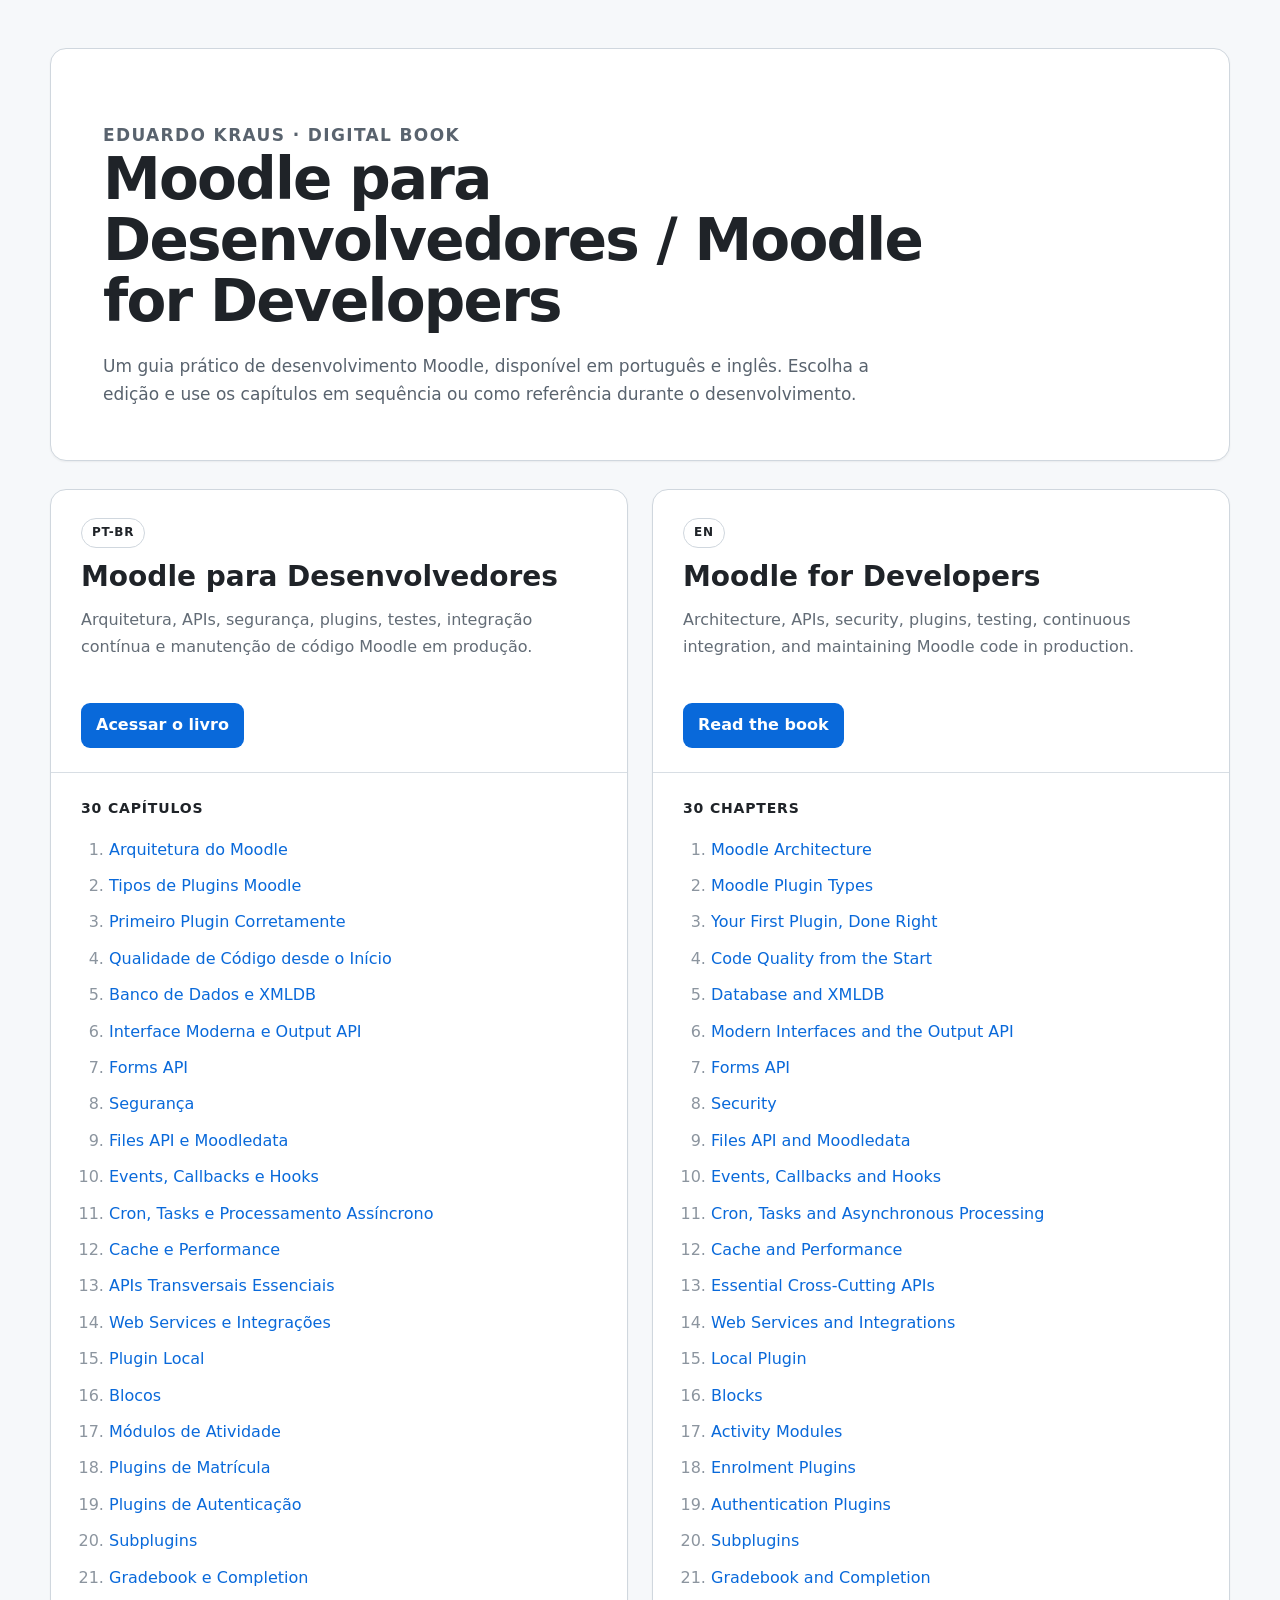
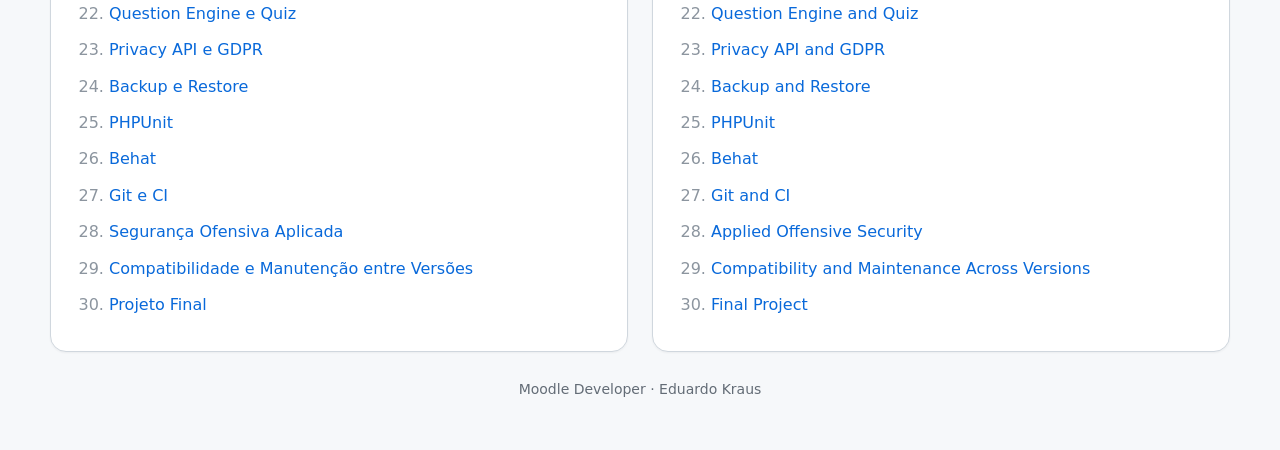
==== docs/index.html @ e8476da0 "Add English edition to books index" ====
<!doctype html>
<html lang="pt-BR">
<head>
    <meta charset="utf-8">
    <meta name="viewport" content="width=device-width,initial-scale=1">
    <meta name="description"
          content="Moodle para Desenvolvedores / Moodle for Developers, livro digital de Eduardo Kraus sobre desenvolvimento de plugins Moodle.">
    <meta name="theme-color" content="#10161d">
    <title>Moodle para Desenvolvedores / Moodle for Developers — Eduardo Kraus</title>
    <style>
        :root {
            color-scheme: light dark;
            font-family: Inter, ui-sans-serif, system-ui, -apple-system, BlinkMacSystemFont, "Segoe UI", sans-serif;
            background: #f6f8fa;
            color: #1f2328;
        }

        * {
            box-sizing: border-box;
        }

        body {
            margin: 0;
            background: #f6f8fa;
            color: #1f2328;
            line-height: 1.65;
        }

        main {
            width: min(1180px, calc(100% - 32px));
            margin: 48px auto;
        }

        .hero {
            margin-bottom: 28px;
            padding: clamp(28px, 5vw, 52px);
            border: 1px solid #d0d7de;
            border-radius: 16px;
            background: #fff;
            box-shadow: 0 1px 2px rgba(31, 35, 40, .06);
        }

        .hero-kicker {
            margin: 0 0 10px;
            color: #636c76;
            font-size: 13px;
            font-weight: 800;
            letter-spacing: .08em;
            text-transform: uppercase;
        }

        h1 {
            max-width: 850px;
            margin: 0;
            font-size: clamp(34px, 6vw, 58px);
            line-height: 1.05;
            letter-spacing: -.03em;
        }

        .hero p {
            max-width: 76ch;
            margin: 20px 0 0;
            color: #59636e;
            font-size: 17px;
        }

        .editions {
            display: grid;
            grid-template-columns: repeat(2, minmax(0, 1fr));
            gap: 24px;
        }

        .edition {
            overflow: hidden;
            border: 1px solid #d0d7de;
            border-radius: 16px;
            background: #fff;
            box-shadow: 0 1px 2px rgba(31, 35, 40, .05);
        }

        .edition-header {
            padding: 28px 30px 24px;
            border-bottom: 1px solid #d8dee4;
        }

        .language {
            display: inline-flex;
            align-items: center;
            padding: 4px 10px;
            margin-bottom: 12px;
            border: 1px solid #d0d7de;
            border-radius: 999px;
            font-size: 12px;
            font-weight: 800;
            letter-spacing: .06em;
        }

        h2 {
            margin: 0;
            font-size: 28px;
            line-height: 1.2;
        }

        .edition-header p {
            min-height: 78px;
            margin: 14px 0 18px;
            color: #636c76;
        }

        .open-book {
            display: inline-flex;
            align-items: center;
            min-height: 42px;
            padding: 9px 15px;
            border-radius: 9px;
            background: #0969da;
            color: #fff;
            font-weight: 750;
            text-decoration: none;
        }

        .open-book:hover {
            text-decoration: underline;
        }

        .chapters {
            padding: 24px 30px 30px;
        }

        .chapters h3 {
            margin: 0 0 14px;
            font-size: 14px;
            letter-spacing: .06em;
            text-transform: uppercase;
        }

        ol {
            display: grid;
            gap: 4px;
            margin: 0;
            padding-left: 28px;
        }

        li {
            padding: 3px 0;
        }

        li::marker {
            color: #8c959f;
            font-variant-numeric: tabular-nums;
        }

        li a {
            color: #0969da;
            text-decoration: none;
            text-underline-offset: 3px;
        }

        li a:hover {
            text-decoration: underline;
        }

        footer {
            margin-top: 26px;
            color: #636c76;
            font-size: 14px;
            text-align: center;
        }

        @media (max-width: 860px) {
            main {
                margin-top: 24px;
            }

            .editions {
                grid-template-columns: 1fr;
            }

            .edition-header p {
                min-height: 0;
            }
        }

        @media (prefers-color-scheme: dark) {
            :root,
            body {
                background: #0d1117;
                color: #e6edf3;
            }

            .hero,
            .edition {
                background: #161b22;
                border-color: #30363d;
                box-shadow: none;
            }

            .edition-header {
                border-color: #30363d;
            }

            .hero-kicker,
            .hero p,
            .edition-header p,
            footer {
                color: #8b949e;
            }

            .language {
                border-color: #3d444d;
            }

            li a {
                color: #58a6ff;
            }

            li::marker {
                color: #6e7681;
            }
        }
    </style>
</head>
<body>
<main>
    <header class="hero">
        <p class="hero-kicker">Eduardo Kraus · Digital book</p>
        <h1>Moodle para Desenvolvedores / Moodle for Developers</h1>
        <p>Um guia prático de desenvolvimento Moodle, disponível em português e inglês. Escolha a edição e use os capítulos em sequência ou como referência durante o desenvolvimento.</p>
    </header>

    <div class="editions">
        <section class="edition" lang="pt-BR">
            <div class="edition-header">
                <span class="language">PT-BR</span>
                <h2>Moodle para Desenvolvedores</h2>
                <p>Arquitetura, APIs, segurança, plugins, testes, integração contínua e manutenção de código Moodle em produção.</p>
                <a class="open-book" href="pt_br/">Acessar o livro</a>
            </div>
            <div class="chapters">
                <h3>30 capítulos</h3>
                <ol>
                    <li><a href="pt_br/Capitulo_01_Arquitetura_do_Moodle.html">Arquitetura do Moodle</a></li>
                    <li><a href="pt_br/Capitulo_02_Tipos_de_Plugins_Moodle.html">Tipos de Plugins Moodle</a></li>
                    <li><a href="pt_br/Capitulo_03_Primeiro_Plugin_Corretamente.html">Primeiro Plugin Corretamente</a></li>
                    <li><a href="pt_br/Capitulo_04_Qualidade_de_Codigo_desde_o_Inicio.html">Qualidade de Código desde o Início</a></li>
                    <li><a href="pt_br/Capitulo_05_Banco_de_Dados_e_XMLDB.html">Banco de Dados e XMLDB</a></li>
                    <li><a href="pt_br/Capitulo_06_Interface_Moderna_e_Output_API.html">Interface Moderna e Output API</a></li>
                    <li><a href="pt_br/Capitulo_07_Forms_API.html">Forms API</a></li>
                    <li><a href="pt_br/Capitulo_08_Seguranca.html">Segurança</a></li>
                    <li><a href="pt_br/Capitulo_09_Files_API_e_Moodledata.html">Files API e Moodledata</a></li>
                    <li><a href="pt_br/Capitulo_10_Events_Callbacks_e_Hooks.html">Events, Callbacks e Hooks</a></li>
                    <li><a href="pt_br/Capitulo_11_Cron_Tasks_e_Processamento_Assincrono.html">Cron, Tasks e Processamento Assíncrono</a></li>
                    <li><a href="pt_br/Capitulo_12_Cache_e_Performance.html">Cache e Performance</a></li>
                    <li><a href="pt_br/Capitulo_13_APIs_Transversais_Essenciais.html">APIs Transversais Essenciais</a></li>
                    <li><a href="pt_br/Capitulo_14_Web_Services_e_Integracoes.html">Web Services e Integrações</a></li>
                    <li><a href="pt_br/Capitulo_15_Plugin_Local.html">Plugin Local</a></li>
                    <li><a href="pt_br/Capitulo_16_Blocos.html">Blocos</a></li>
                    <li><a href="pt_br/Capitulo_17_Modulos_de_Atividade.html">Módulos de Atividade</a></li>
                    <li><a href="pt_br/Capitulo_18_Plugins_de_Matricula.html">Plugins de Matrícula</a></li>
                    <li><a href="pt_br/Capitulo_19_Plugins_de_Autenticacao.html">Plugins de Autenticação</a></li>
                    <li><a href="pt_br/Capitulo_20_Subplugins.html">Subplugins</a></li>
                    <li><a href="pt_br/Capitulo_21_Gradebook_e_Completion.html">Gradebook e Completion</a></li>
                    <li><a href="pt_br/Capitulo_22_Question_Engine_e_Quiz.html">Question Engine e Quiz</a></li>
                    <li><a href="pt_br/Capitulo_23_Privacy_API_e_GDPR.html">Privacy API e GDPR</a></li>
                    <li><a href="pt_br/Capitulo_24_Backup_e_Restore.html">Backup e Restore</a></li>
                    <li><a href="pt_br/Capitulo_25_PHPUnit.html">PHPUnit</a></li>
                    <li><a href="pt_br/Capitulo_26_Behat.html">Behat</a></li>
                    <li><a href="pt_br/Capitulo_27_Git_e_CI.html">Git e CI</a></li>
                    <li><a href="pt_br/Capitulo_28_Seguranca_Ofensiva_Aplicada.html">Segurança Ofensiva Aplicada</a></li>
                    <li><a href="pt_br/Capitulo_29_Compatibilidade_e_Manutencao_entre_Versoes.html">Compatibilidade e Manutenção entre Versões</a></li>
                    <li><a href="pt_br/Capitulo_30_Projeto_Final.html">Projeto Final</a></li>
                </ol>
            </div>
        </section>

        <section class="edition" lang="en">
            <div class="edition-header">
                <span class="language">EN</span>
                <h2>Moodle for Developers</h2>
                <p>Architecture, APIs, security, plugins, testing, continuous integration, and maintaining Moodle code in production.</p>
                <a class="open-book" href="en/">Read the book</a>
            </div>
            <div class="chapters">
                <h3>30 chapters</h3>
                <ol>
                    <li><a href="en/Chapter_01_Moodle_Architecture.html">Moodle Architecture</a></li>
                    <li><a href="en/Chapter_02_Moodle_Plugin_Types.html">Moodle Plugin Types</a></li>
                    <li><a href="en/Chapter_03_Your_First_Plugin_Done_Right.html">Your First Plugin, Done Right</a></li>
                    <li><a href="en/Chapter_04_Code_Quality_from_the_Start.html">Code Quality from the Start</a></li>
                    <li><a href="en/Chapter_05_Database_and_XMLDB.html">Database and XMLDB</a></li>
                    <li><a href="en/Chapter_06_Modern_Interfaces_and_Output_API.html">Modern Interfaces and the Output API</a></li>
                    <li><a href="en/Chapter_07_Forms_API.html">Forms API</a></li>
                    <li><a href="en/Chapter_08_Security.html">Security</a></li>
                    <li><a href="en/Chapter_09_Files_API_and_Moodledata.html">Files API and Moodledata</a></li>
                    <li><a href="en/Chapter_10_Events_Callbacks_and_Hooks.html">Events, Callbacks and Hooks</a></li>
                    <li><a href="en/Chapter_11_Cron_Tasks_and_Asynchronous_Processing.html">Cron, Tasks and Asynchronous Processing</a></li>
                    <li><a href="en/Chapter_12_Cache_and_Performance.html">Cache and Performance</a></li>
                    <li><a href="en/Chapter_13_Essential_Cross_Cutting_APIs.html">Essential Cross-Cutting APIs</a></li>
                    <li><a href="en/Chapter_14_Web_Services_and_Integrations.html">Web Services and Integrations</a></li>
                    <li><a href="en/Chapter_15_Local_Plugin.html">Local Plugin</a></li>
                    <li><a href="en/Chapter_16_Blocks.html">Blocks</a></li>
                    <li><a href="en/Chapter_17_Activity_Modules.html">Activity Modules</a></li>
                    <li><a href="en/Chapter_18_Enrolment_Plugins.html">Enrolment Plugins</a></li>
                    <li><a href="en/Chapter_19_Authentication_Plugins.html">Authentication Plugins</a></li>
                    <li><a href="en/Chapter_20_Subplugins.html">Subplugins</a></li>
                    <li><a href="en/Chapter_21_Gradebook_and_Completion.html">Gradebook and Completion</a></li>
                    <li><a href="en/Chapter_22_Question_Engine_and_Quiz.html">Question Engine and Quiz</a></li>
                    <li><a href="en/Chapter_23_Privacy_API_and_GDPR.html">Privacy API and GDPR</a></li>
                    <li><a href="en/Chapter_24_Backup_and_Restore.html">Backup and Restore</a></li>
                    <li><a href="en/Chapter_25_PHPUnit.html">PHPUnit</a></li>
                    <li><a href="en/Chapter_26_Behat.html">Behat</a></li>
                    <li><a href="en/Chapter_27_Git_and_CI.html">Git and CI</a></li>
                    <li><a href="en/Chapter_28_Applied_Offensive_Security.html">Applied Offensive Security</a></li>
                    <li><a href="en/Chapter_29_Compatibility_and_Maintenance_Across_Versions.html">Compatibility and Maintenance Across Versions</a></li>
                    <li><a href="en/Chapter_30_Final_Project.html">Final Project</a></li>
                </ol>
            </div>
        </section>
    </div>

    <footer>Moodle Developer · Eduardo Kraus</footer>
</main>
</body>
</html>
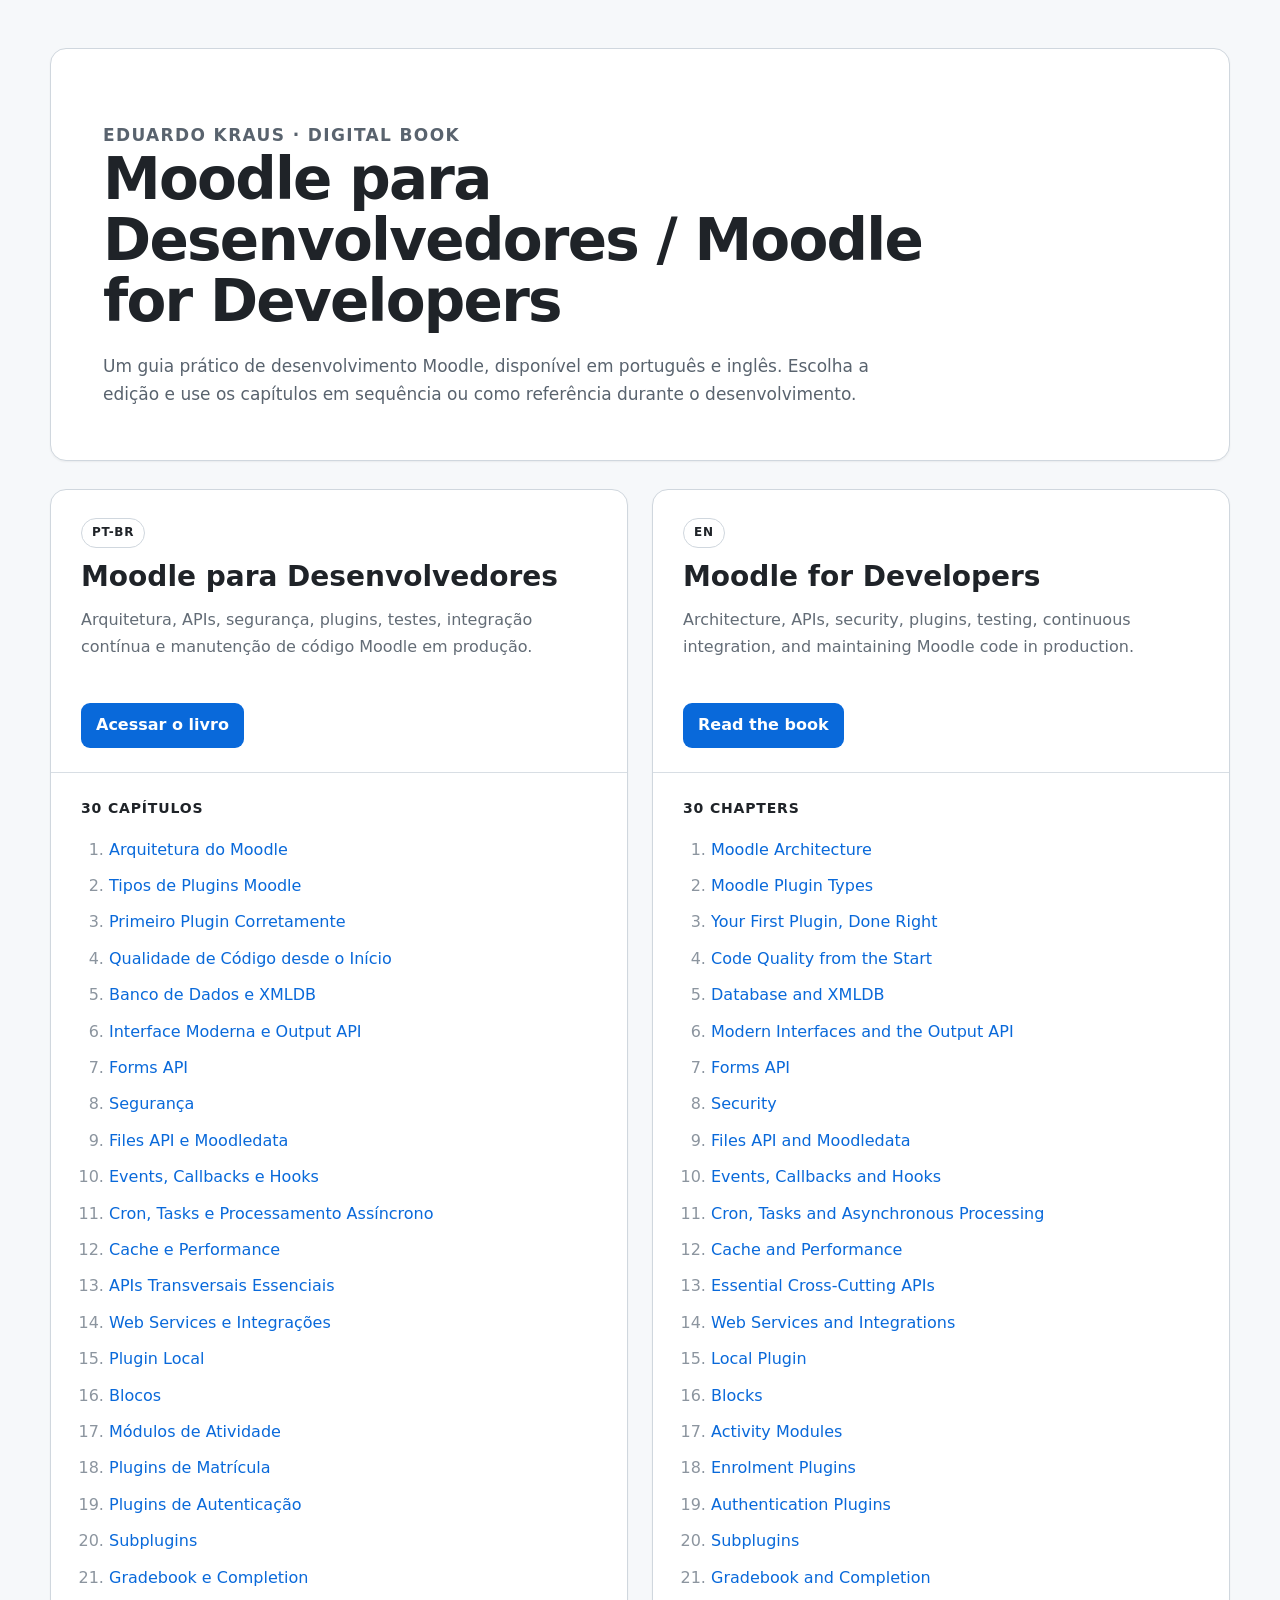
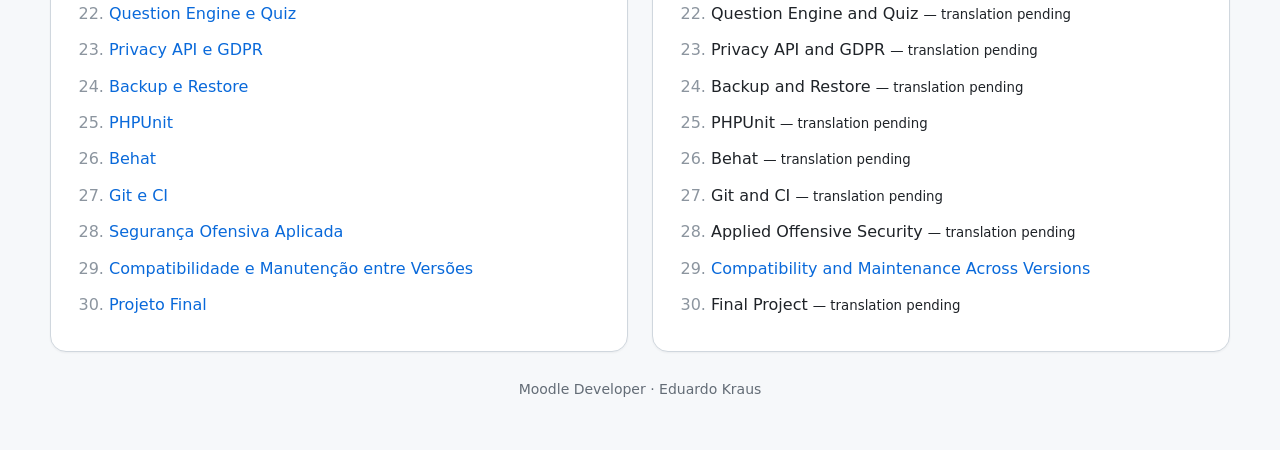
==== commit 44c21666: "Fix broken English links on docs index" ====
--- a/docs/index.html
+++ b/docs/index.html
@@ -278,15 +278,15 @@
                 <span class="language">EN</span>
                 <h2>Moodle for Developers</h2>
                 <p>Architecture, APIs, security, plugins, testing, continuous integration, and maintaining Moodle code in production.</p>
-                <a class="open-book" href="en/">Read the book</a>
+                <a class="open-book" href="en/Chapter_01_Moodle_architecture.html">Read the book</a>
             </div>
             <div class="chapters">
                 <h3>30 chapters</h3>
                 <ol>
-                    <li><a href="en/Chapter_01_Moodle_Architecture.html">Moodle Architecture</a></li>
-                    <li><a href="en/Chapter_02_Moodle_Plugin_Types.html">Moodle Plugin Types</a></li>
-                    <li><a href="en/Chapter_03_Your_First_Plugin_Done_Right.html">Your First Plugin, Done Right</a></li>
-                    <li><a href="en/Chapter_04_Code_Quality_from_the_Start.html">Code Quality from the Start</a></li>
+                    <li><a href="en/Chapter_01_Moodle_architecture.html">Moodle Architecture</a></li>
+                    <li><a href="en/Chapter_02_Moodle_plugin_types.html">Moodle Plugin Types</a></li>
+                    <li><a href="en/Chapter_03_Your_first_plugin_done_right.html">Your First Plugin, Done Right</a></li>
+                    <li><a href="en/Chapter_04_Code_quality_from_the_start.html">Code Quality from the Start</a></li>
                     <li><a href="en/Chapter_05_Database_and_XMLDB.html">Database and XMLDB</a></li>
                     <li><a href="en/Chapter_06_Modern_Interfaces_and_Output_API.html">Modern Interfaces and the Output API</a></li>
                     <li><a href="en/Chapter_07_Forms_API.html">Forms API</a></li>
@@ -304,15 +304,15 @@
                     <li><a href="en/Chapter_19_Authentication_Plugins.html">Authentication Plugins</a></li>
                     <li><a href="en/Chapter_20_Subplugins.html">Subplugins</a></li>
                     <li><a href="en/Chapter_21_Gradebook_and_Completion.html">Gradebook and Completion</a></li>
-                    <li><a href="en/Chapter_22_Question_Engine_and_Quiz.html">Question Engine and Quiz</a></li>
-                    <li><a href="en/Chapter_23_Privacy_API_and_GDPR.html">Privacy API and GDPR</a></li>
-                    <li><a href="en/Chapter_24_Backup_and_Restore.html">Backup and Restore</a></li>
-                    <li><a href="en/Chapter_25_PHPUnit.html">PHPUnit</a></li>
-                    <li><a href="en/Chapter_26_Behat.html">Behat</a></li>
-                    <li><a href="en/Chapter_27_Git_and_CI.html">Git and CI</a></li>
-                    <li><a href="en/Chapter_28_Applied_Offensive_Security.html">Applied Offensive Security</a></li>
-                    <li><a href="en/Chapter_29_Compatibility_and_Maintenance_Across_Versions.html">Compatibility and Maintenance Across Versions</a></li>
-                    <li><a href="en/Chapter_30_Final_Project.html">Final Project</a></li>
+                    <li>Question Engine and Quiz <small>— translation pending</small></li>
+                    <li>Privacy API and GDPR <small>— translation pending</small></li>
+                    <li>Backup and Restore <small>— translation pending</small></li>
+                    <li>PHPUnit <small>— translation pending</small></li>
+                    <li>Behat <small>— translation pending</small></li>
+                    <li>Git and CI <small>— translation pending</small></li>
+                    <li>Applied Offensive Security <small>— translation pending</small></li>
+                    <li><a href="en/Chapter_29_Compatibility_and_Maintenance_between_Versions.html">Compatibility and Maintenance Across Versions</a></li>
+                    <li>Final Project <small>— translation pending</small></li>
                 </ol>
             </div>
         </section>
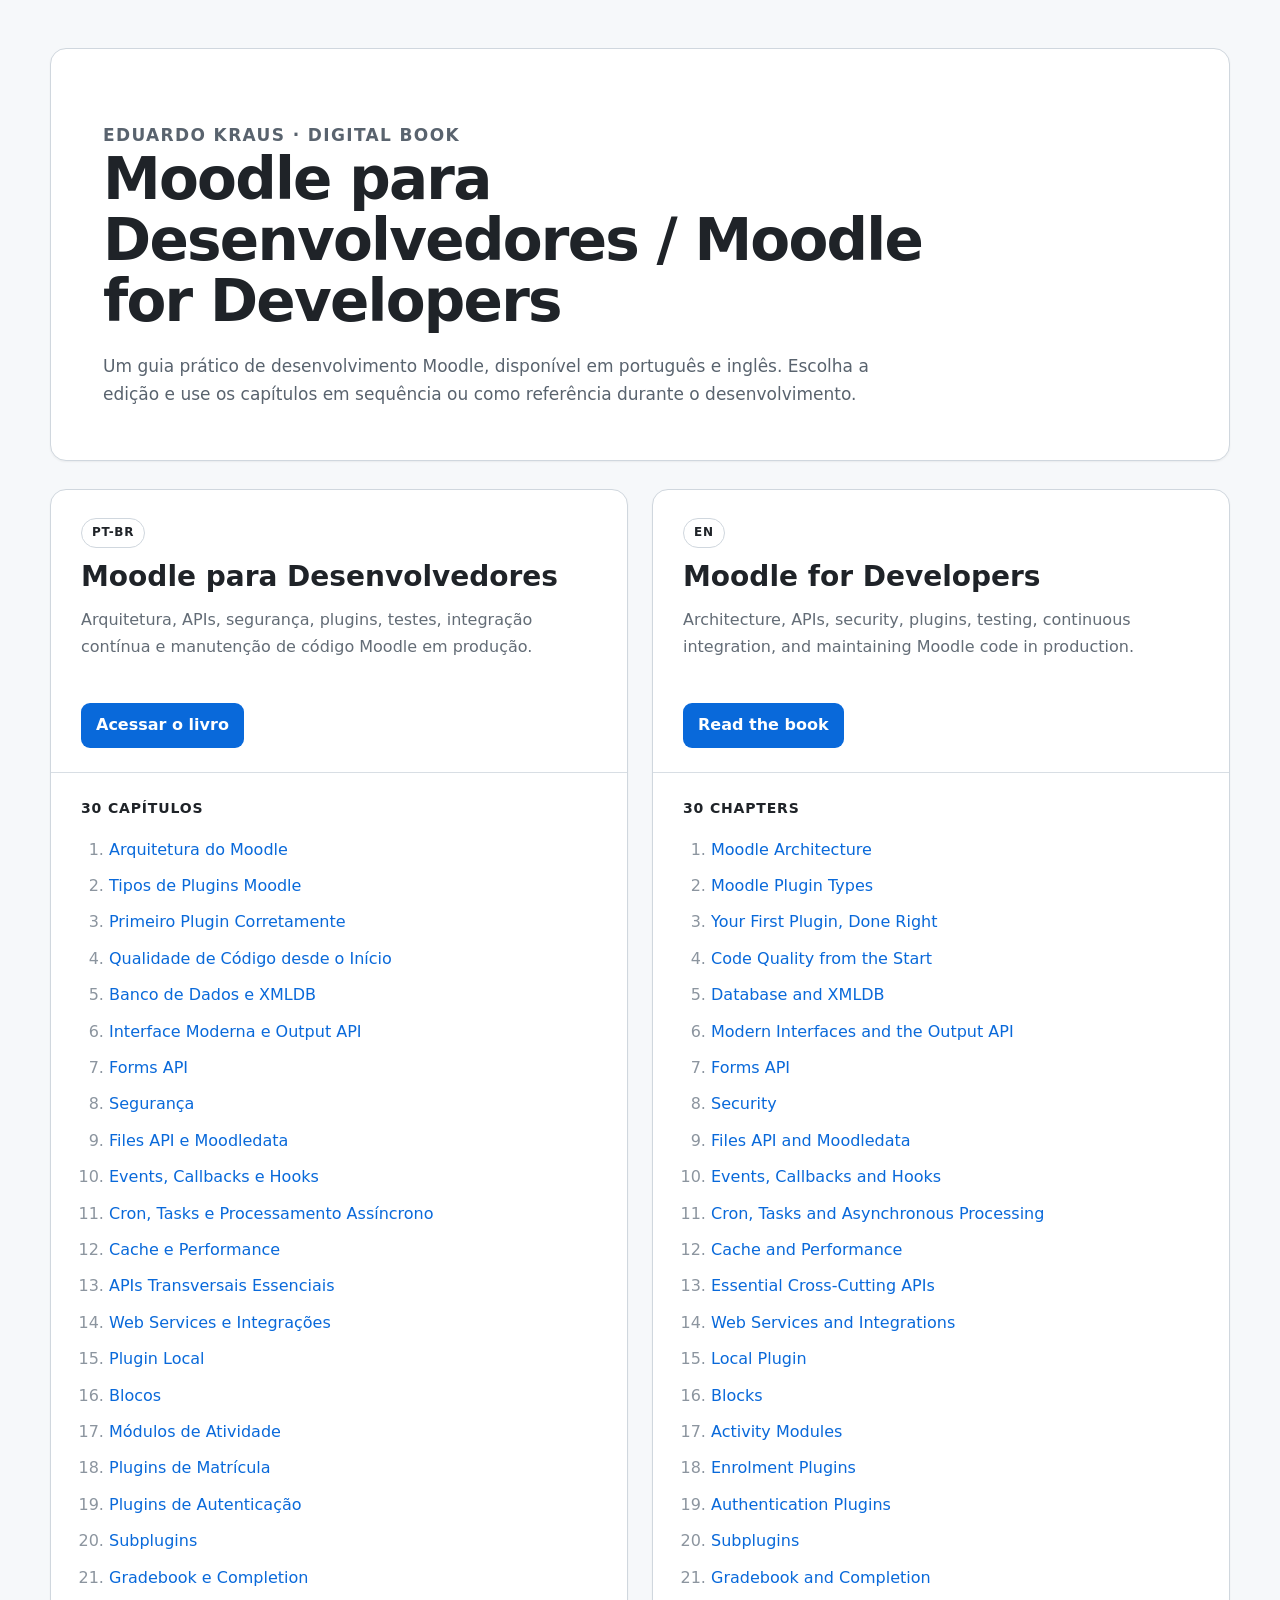
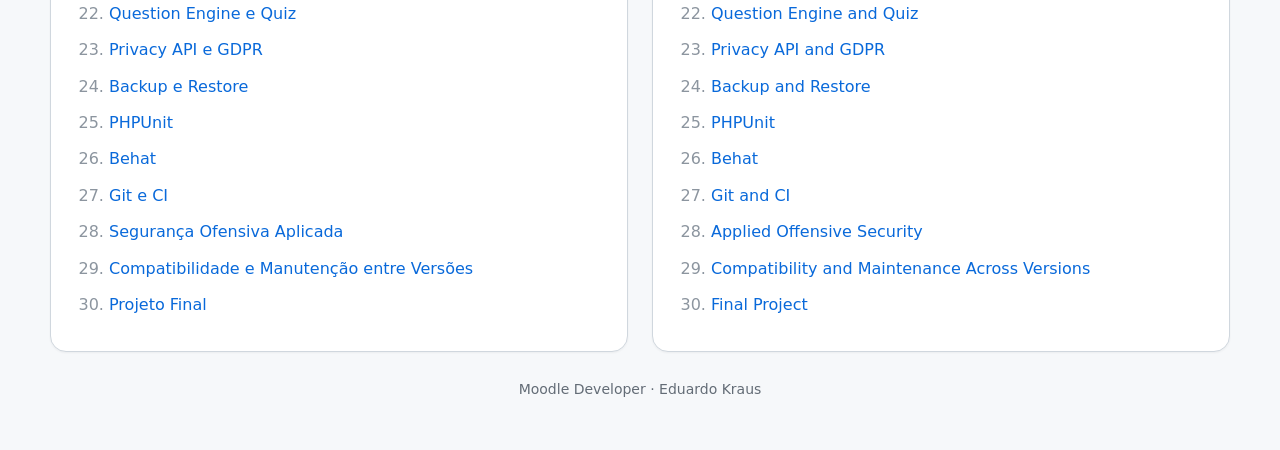
==== commit f96f0fb5: "Update English chapter links" ====
--- a/docs/index.html
+++ b/docs/index.html
@@ -304,15 +304,15 @@
                     <li><a href="en/Chapter_19_Authentication_Plugins.html">Authentication Plugins</a></li>
                     <li><a href="en/Chapter_20_Subplugins.html">Subplugins</a></li>
                     <li><a href="en/Chapter_21_Gradebook_and_Completion.html">Gradebook and Completion</a></li>
-                    <li>Question Engine and Quiz <small>— translation pending</small></li>
-                    <li>Privacy API and GDPR <small>— translation pending</small></li>
-                    <li>Backup and Restore <small>— translation pending</small></li>
-                    <li>PHPUnit <small>— translation pending</small></li>
-                    <li>Behat <small>— translation pending</small></li>
-                    <li>Git and CI <small>— translation pending</small></li>
-                    <li>Applied Offensive Security <small>— translation pending</small></li>
+                    <li><a href="en/Chapter_22_Question_Engine_and_Quiz.html">Question Engine and Quiz</a></li>
+                    <li><a href="en/Chapter_23_Privacy_API_and_GDPR.html">Privacy API and GDPR</a></li>
+                    <li><a href="en/Chapter_24_Backup_and_Restore.html">Backup and Restore</a></li>
+                    <li><a href="en/Chapter_25_PHPUnit.html">PHPUnit</a></li>
+                    <li><a href="en/Chapter_26_Behat.html">Behat</a></li>
+                    <li><a href="en/Chapter_27_Git_and_CI.html">Git and CI</a></li>
+                    <li><a href="en/Chapter_28_Applied_Offensive_Security.html">Applied Offensive Security</a></li>
                     <li><a href="en/Chapter_29_Compatibility_and_Maintenance_between_Versions.html">Compatibility and Maintenance Across Versions</a></li>
-                    <li>Final Project <small>— translation pending</small></li>
+                    <li><a href="en/Chapter_30_Final_Project.html">Final Project</a></li>
                 </ol>
             </div>
         </section>
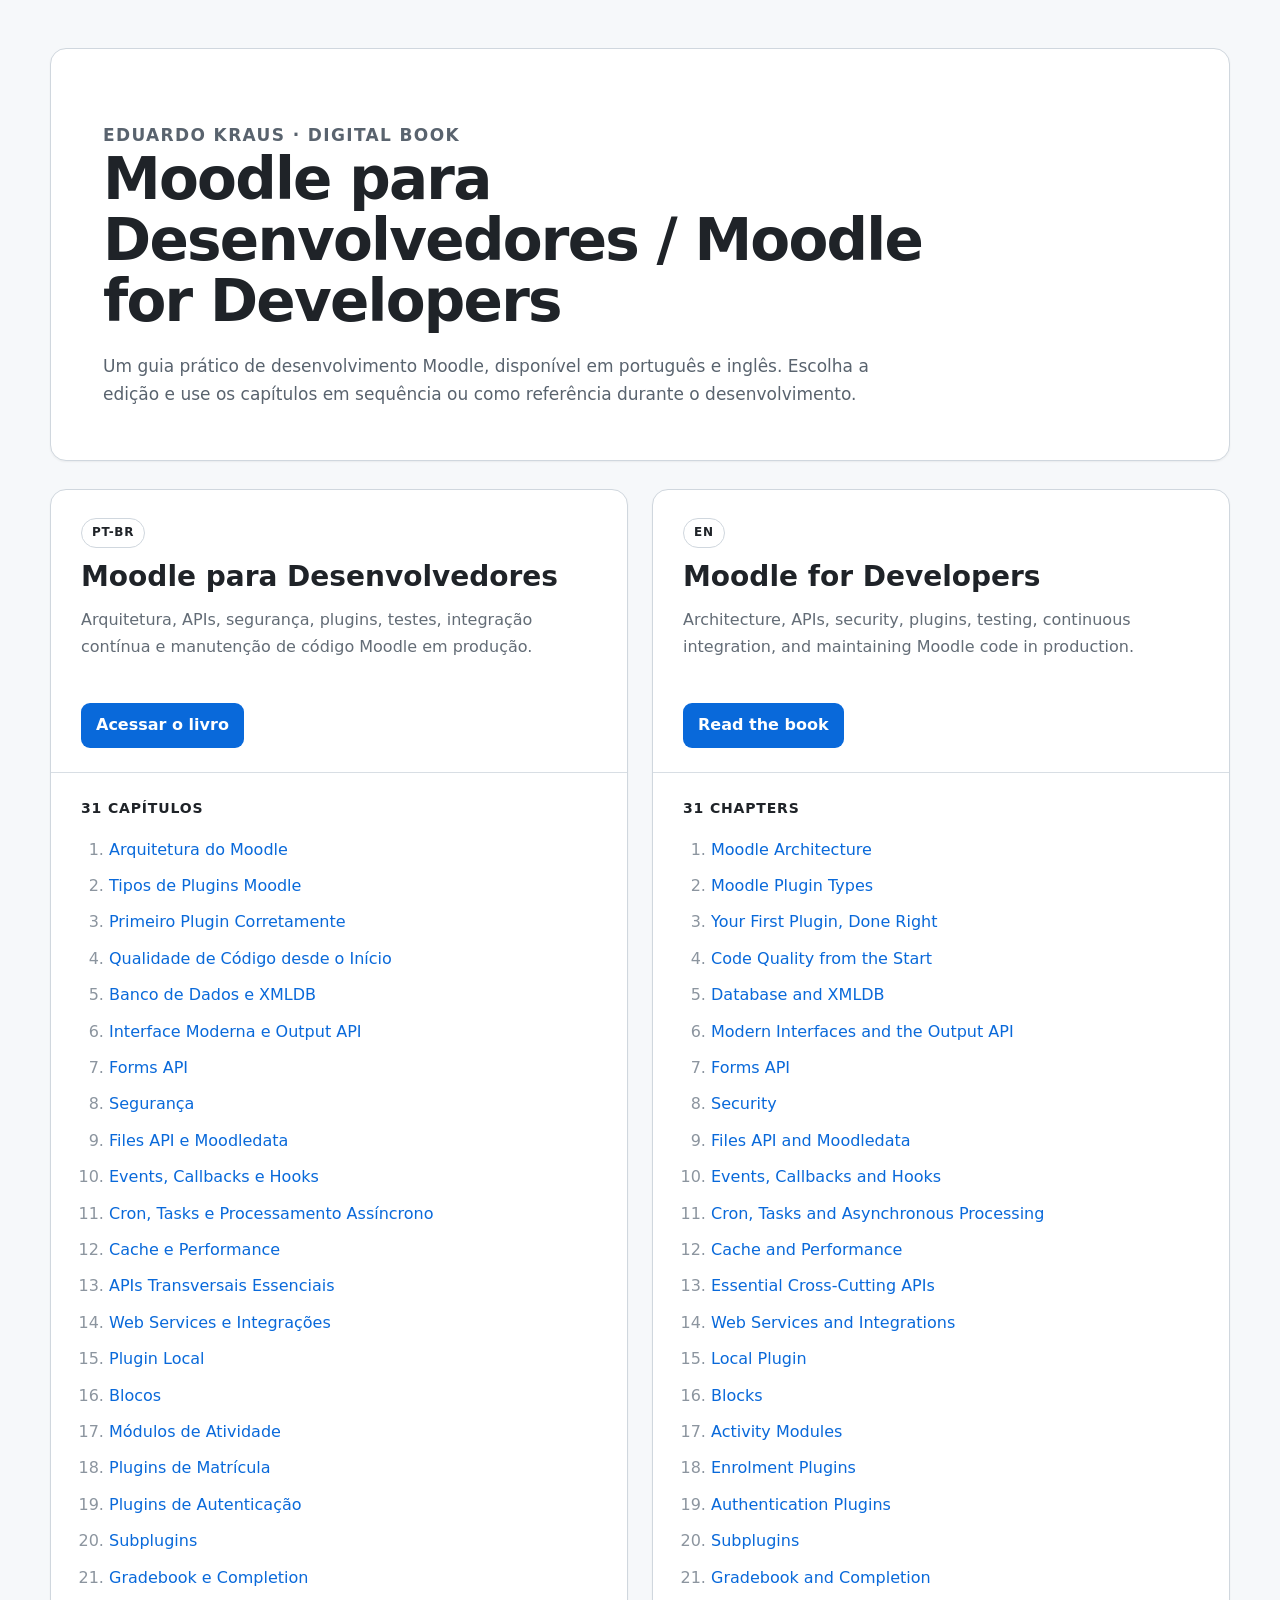
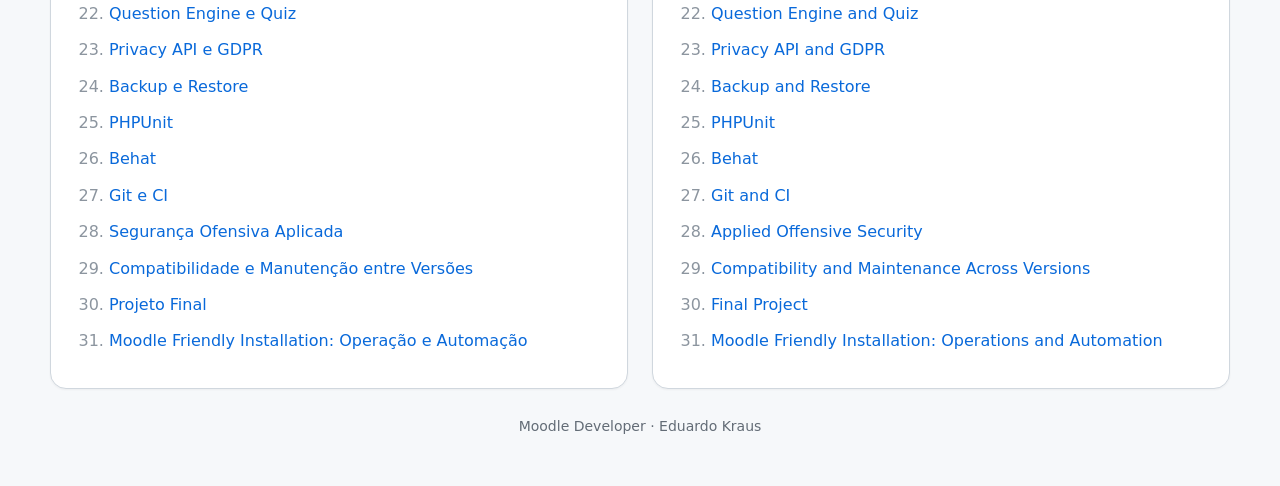
==== commit b666b92e: "docs: add chapter 31 to landing page" ====
--- a/docs/index.html
+++ b/docs/index.html
@@ -6,7 +6,7 @@
     <meta name="description"
           content="Moodle para Desenvolvedores / Moodle for Developers, livro digital de Eduardo Kraus sobre desenvolvimento de plugins Moodle.">
     <meta name="theme-color" content="#10161d">
-    <title>Moodle para Desenvolvedores / Moodle for Developers — Eduardo Kraus</title>
+    <title>Moodle para Desenvolvedores / Moodle for Developers - Eduardo Kraus</title>
     <style>
         :root {
             color-scheme: light dark;
@@ -237,7 +237,7 @@
                 <a class="open-book" href="pt_br/">Acessar o livro</a>
             </div>
             <div class="chapters">
-                <h3>30 capítulos</h3>
+                <h3>31 capítulos</h3>
                 <ol>
                     <li><a href="pt_br/Capitulo_01_Arquitetura_do_Moodle.html">Arquitetura do Moodle</a></li>
                     <li><a href="pt_br/Capitulo_02_Tipos_de_Plugins_Moodle.html">Tipos de Plugins Moodle</a></li>
@@ -269,6 +269,7 @@
                     <li><a href="pt_br/Capitulo_28_Seguranca_Ofensiva_Aplicada.html">Segurança Ofensiva Aplicada</a></li>
                     <li><a href="pt_br/Capitulo_29_Compatibilidade_e_Manutencao_entre_Versoes.html">Compatibilidade e Manutenção entre Versões</a></li>
                     <li><a href="pt_br/Capitulo_30_Projeto_Final.html">Projeto Final</a></li>
+                    <li><a href="pt_br/Capitulo_31_Moodle_Friendly_Installation.html">Moodle Friendly Installation: Operação e Automação</a></li>
                 </ol>
             </div>
         </section>
@@ -281,7 +282,7 @@
                 <a class="open-book" href="en/Chapter_01_Moodle_architecture.html">Read the book</a>
             </div>
             <div class="chapters">
-                <h3>30 chapters</h3>
+                <h3>31 chapters</h3>
                 <ol>
                     <li><a href="en/Chapter_01_Moodle_architecture.html">Moodle Architecture</a></li>
                     <li><a href="en/Chapter_02_Moodle_plugin_types.html">Moodle Plugin Types</a></li>
@@ -313,6 +314,7 @@
                     <li><a href="en/Chapter_28_Applied_Offensive_Security.html">Applied Offensive Security</a></li>
                     <li><a href="en/Chapter_29_Compatibility_and_Maintenance_between_Versions.html">Compatibility and Maintenance Across Versions</a></li>
                     <li><a href="en/Chapter_30_Final_Project.html">Final Project</a></li>
+                    <li><a href="en/Chapter_31_Moodle_Friendly_Installation.html">Moodle Friendly Installation: Operations and Automation</a></li>
                 </ol>
             </div>
         </section>
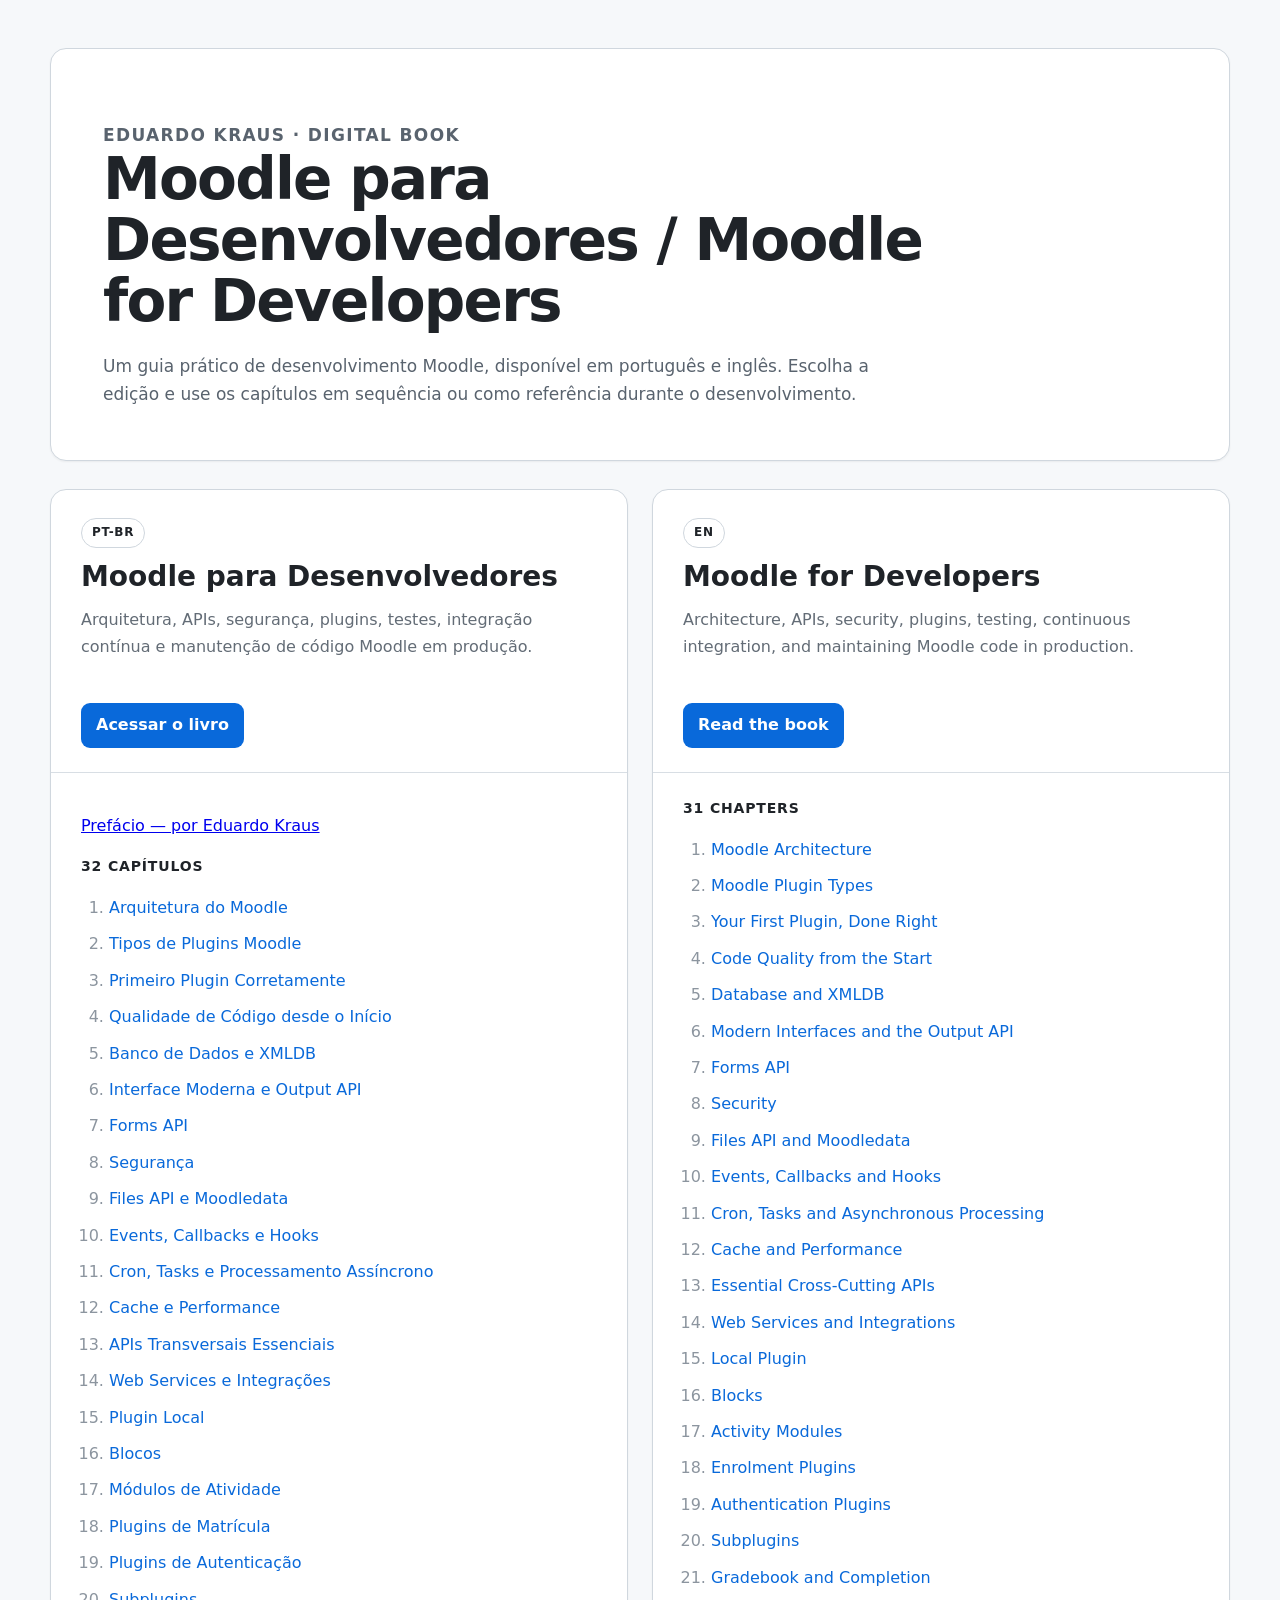
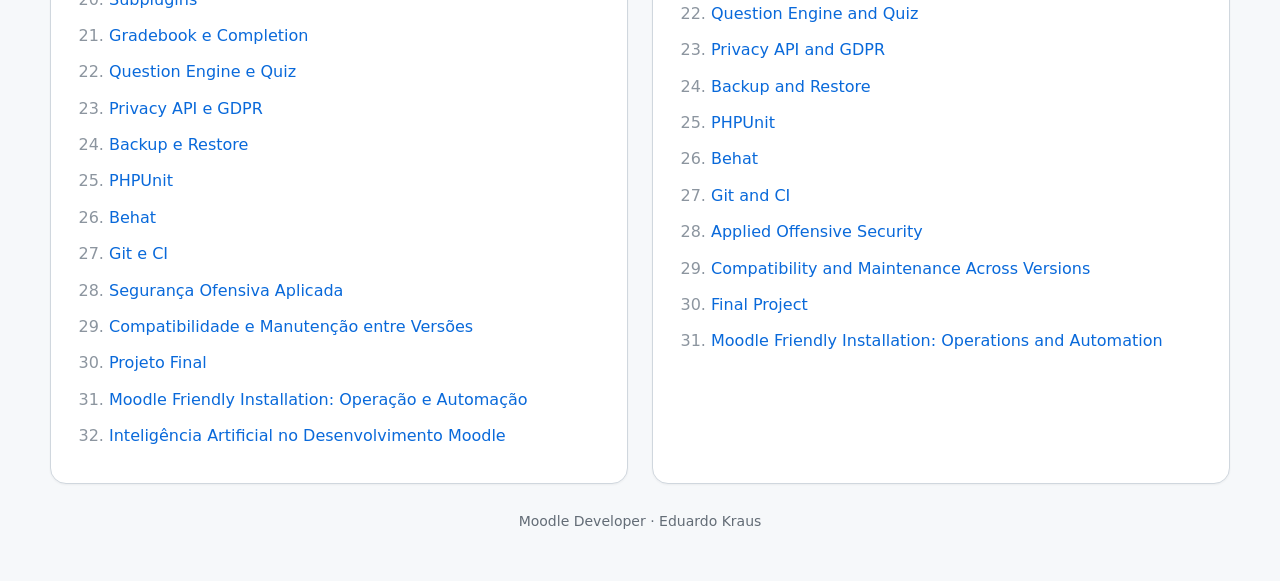
==== commit 357e5091: "docs(pt-br): destacar prefácio e atualizar sumário para 32 capítulos" ====
--- a/docs/index.html
+++ b/docs/index.html
@@ -237,7 +237,8 @@
                 <a class="open-book" href="pt_br/">Acessar o livro</a>
             </div>
             <div class="chapters">
-                <h3>31 capítulos</h3>
+                <p><a href="pt_br/Prefacio.html">Prefácio — por Eduardo Kraus</a></p>
+                <h3>32 capítulos</h3>
                 <ol>
                     <li><a href="pt_br/Capitulo_01_Arquitetura_do_Moodle.html">Arquitetura do Moodle</a></li>
                     <li><a href="pt_br/Capitulo_02_Tipos_de_Plugins_Moodle.html">Tipos de Plugins Moodle</a></li>
@@ -270,6 +271,7 @@
                     <li><a href="pt_br/Capitulo_29_Compatibilidade_e_Manutencao_entre_Versoes.html">Compatibilidade e Manutenção entre Versões</a></li>
                     <li><a href="pt_br/Capitulo_30_Projeto_Final.html">Projeto Final</a></li>
                     <li><a href="pt_br/Capitulo_31_Moodle_Friendly_Installation.html">Moodle Friendly Installation: Operação e Automação</a></li>
+                    <li><a href="pt_br/Capitulo_32_Inteligencia_Artificial_no_Desenvolvimento_Moodle.html">Inteligência Artificial no Desenvolvimento Moodle</a></li>
                 </ol>
             </div>
         </section>
